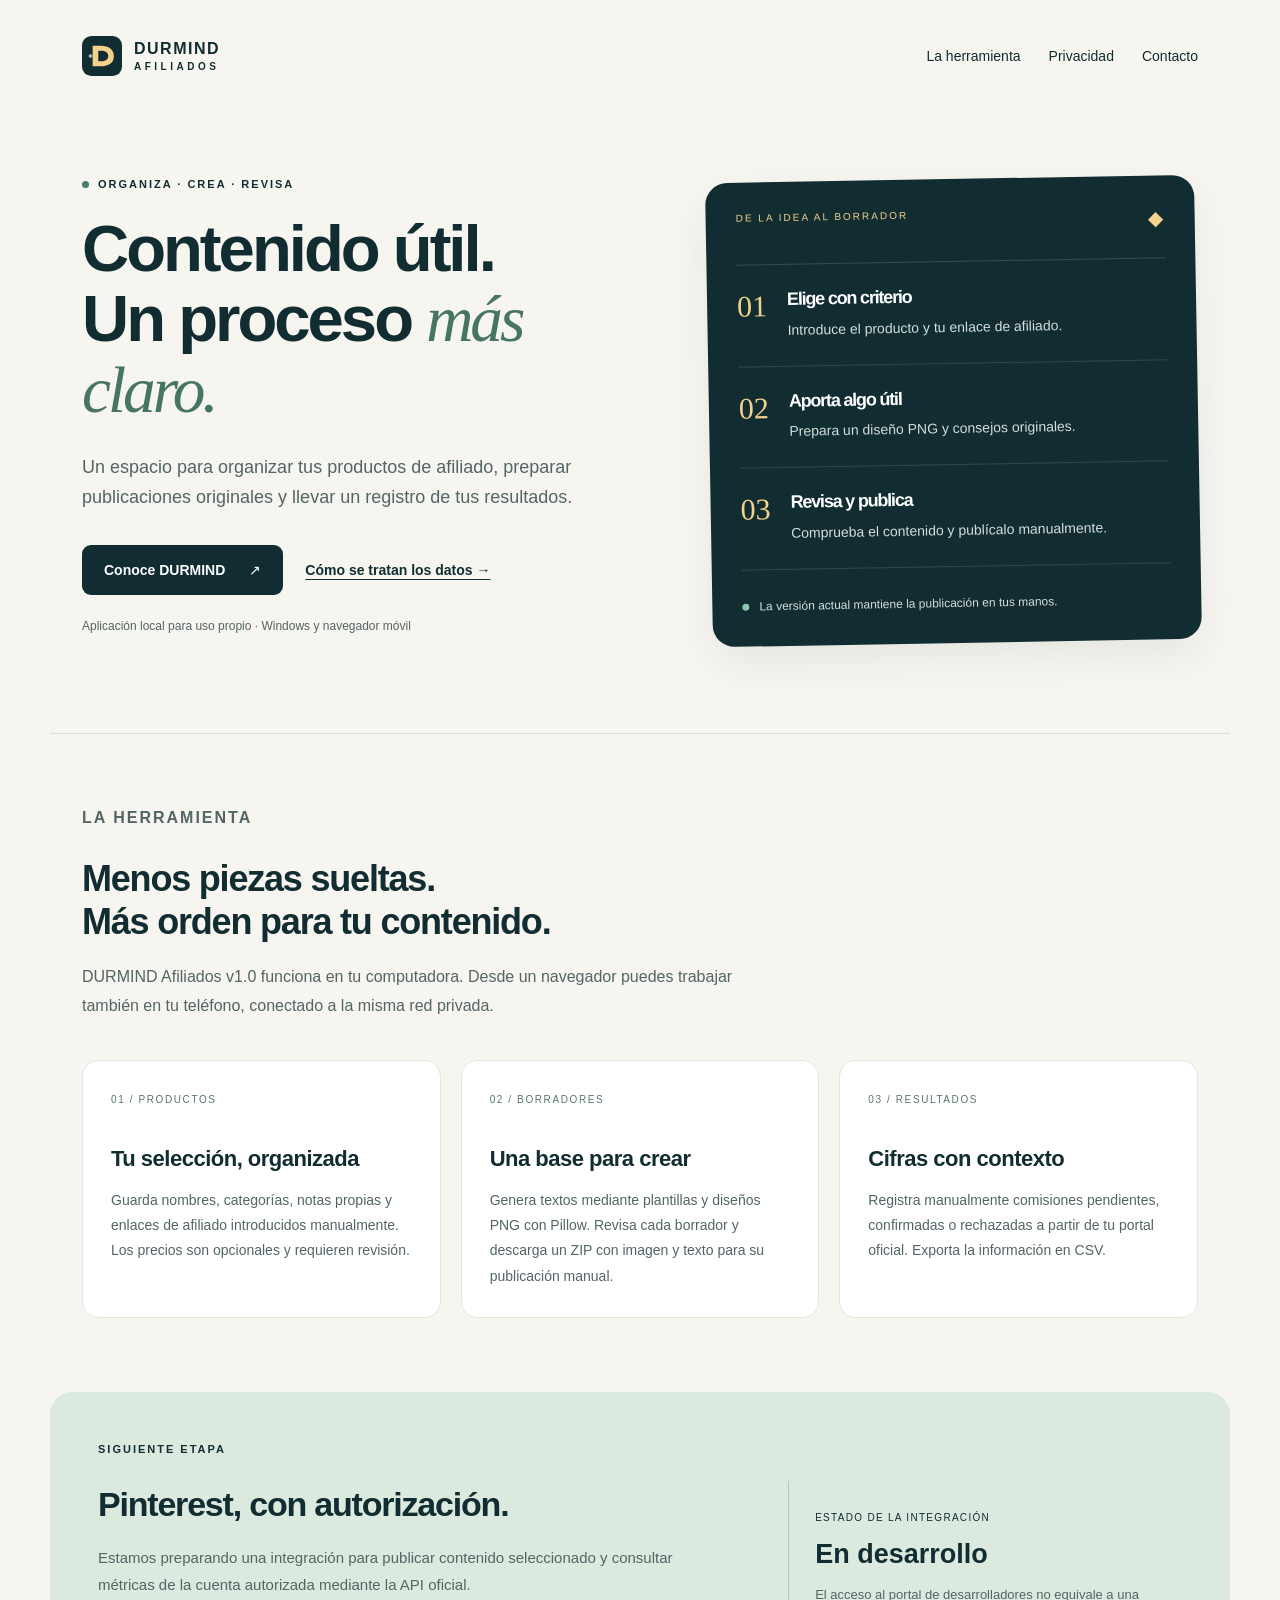
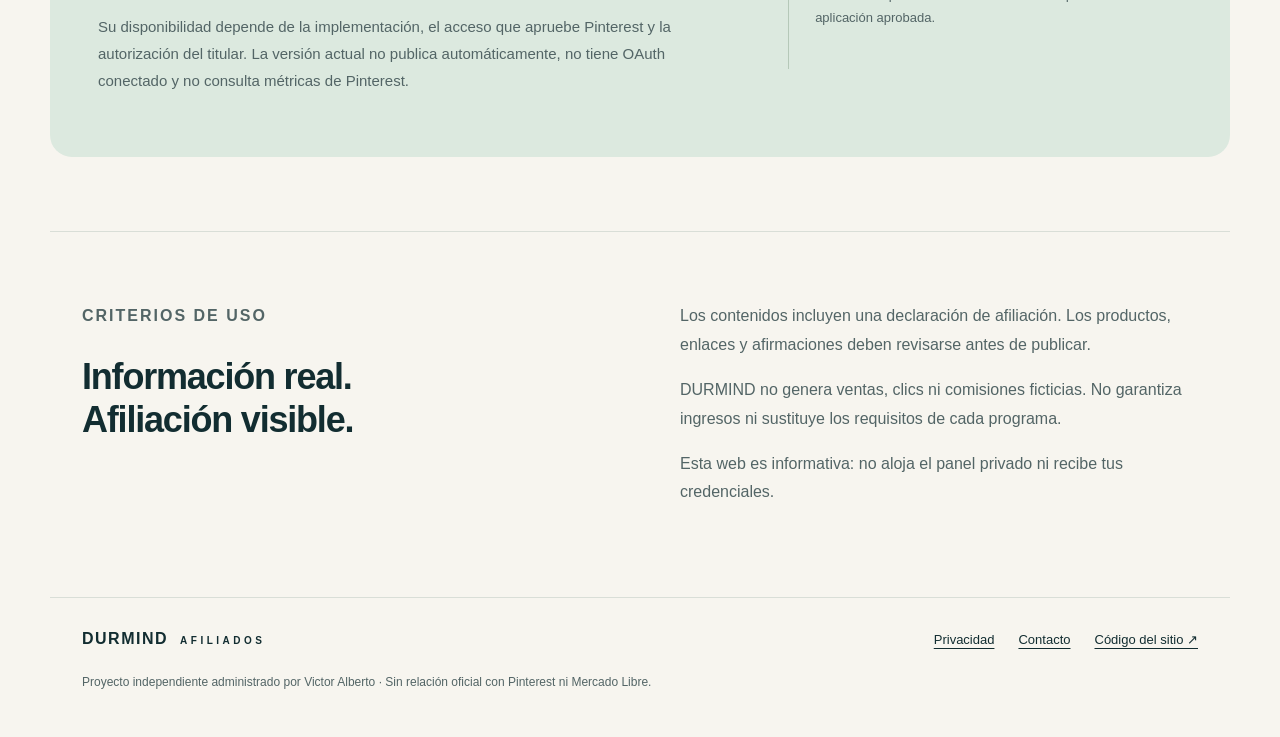
==== index.html @ 6e8932eb "Publish DURMIND information, privacy and contact site" ====
<!doctype html>
<html lang="es">
<head>
  <meta charset="utf-8">
  <meta name="viewport" content="width=device-width, initial-scale=1">
  <meta name="description" content="DURMIND Afiliados: herramienta local para organizar productos, preparar contenido original y registrar comisiones. Integración con Pinterest en desarrollo.">
  <meta name="theme-color" content="#122d31">
  <title>DURMIND Afiliados · Contenido con intención</title>
  <link rel="icon" href="assets/icon.svg" type="image/svg+xml">
  <link rel="stylesheet" href="assets/style.css">
</head>
<body>
  <a class="skip" href="#contenido">Ir al contenido</a>
  <header class="header wrap">
    <a class="brand" href="./" aria-label="DURMIND Afiliados, inicio"><img src="assets/icon.svg" alt="" width="40" height="40"><span>DURMIND<small>AFILIADOS</small></span></a>
    <nav aria-label="Principal"><a href="#herramienta">La herramienta</a><a href="privacidad.html">Privacidad</a><a href="contacto.html">Contacto</a></nav>
  </header>
  <main id="contenido">
    <section class="hero wrap">
      <div>
        <p class="eyebrow"><span class="dot"></span> ORGANIZA · CREA · REVISA</p>
        <h1>Contenido útil.<br>Un proceso <em>más claro.</em></h1>
        <p class="intro">Un espacio para organizar tus productos de afiliado, preparar publicaciones originales y llevar un registro de tus resultados.</p>
        <div class="actions"><a class="button" href="#herramienta">Conoce DURMIND <span aria-hidden="true">↗</span></a><a class="text-link" href="privacidad.html">Cómo se tratan los datos →</a></div>
        <p class="hero-note">Aplicación local para uso propio · Windows y navegador móvil</p>
      </div>
      <aside class="process" aria-label="Flujo editorial de la aplicación">
        <div class="process-top"><span>DE LA IDEA AL BORRADOR</span><span aria-hidden="true">◆</span></div>
        <div class="step"><span class="step-no">01</span><div><h2>Elige con criterio</h2><p>Introduce el producto y tu enlace de afiliado.</p></div></div>
        <div class="step"><span class="step-no">02</span><div><h2>Aporta algo útil</h2><p>Prepara un diseño PNG y consejos originales.</p></div></div>
        <div class="step"><span class="step-no">03</span><div><h2>Revisa y publica</h2><p>Comprueba el contenido y publícalo manualmente.</p></div></div>
        <div class="process-bottom"><span class="dot"></span> La versión actual mantiene la publicación en tus manos.</div>
      </aside>
    </section>
    <section class="section wrap" id="herramienta">
      <div class="section-heading"><p class="eyebrow">LA HERRAMIENTA</p><h2>Menos piezas sueltas.<br>Más orden para tu contenido.</h2><p>DURMIND Afiliados v1.0 funciona en tu computadora. Desde un navegador puedes trabajar también en tu teléfono, conectado a la misma red privada.</p></div>
      <div class="cards">
        <article class="card"><span class="card-index">01 / PRODUCTOS</span><h3>Tu selección, organizada</h3><p>Guarda nombres, categorías, notas propias y enlaces de afiliado introducidos manualmente. Los precios son opcionales y requieren revisión.</p></article>
        <article class="card"><span class="card-index">02 / BORRADORES</span><h3>Una base para crear</h3><p>Genera textos mediante plantillas y diseños PNG con Pillow. Revisa cada borrador y descarga un ZIP con imagen y texto para su publicación manual.</p></article>
        <article class="card"><span class="card-index">03 / RESULTADOS</span><h3>Cifras con contexto</h3><p>Registra manualmente comisiones pendientes, confirmadas o rechazadas a partir de tu portal oficial. Exporta la información en CSV.</p></article>
      </div>
    </section>
    <section class="integration wrap" aria-labelledby="pinterest-title">
      <div><p class="eyebrow">SIGUIENTE ETAPA</p><h2 id="pinterest-title">Pinterest, con autorización.</h2><p>Estamos preparando una integración para publicar contenido seleccionado y consultar métricas de la cuenta autorizada mediante la API oficial.</p><p>Su disponibilidad depende de la implementación, el acceso que apruebe Pinterest y la autorización del titular. La versión actual no publica automáticamente, no tiene OAuth conectado y no consulta métricas de Pinterest.</p></div>
      <div class="status"><span class="label">ESTADO DE LA INTEGRACIÓN</span><strong>En desarrollo</strong><p>El acceso al portal de desarrolladores no equivale a una aplicación aprobada.</p></div>
    </section>
    <section class="section wrap principles"><div><p class="eyebrow">CRITERIOS DE USO</p><h2>Información real.<br>Afiliación visible.</h2></div><div><p>Los contenidos incluyen una declaración de afiliación. Los productos, enlaces y afirmaciones deben revisarse antes de publicar.</p><p>DURMIND no genera ventas, clics ni comisiones ficticias. No garantiza ingresos ni sustituye los requisitos de cada programa.</p><p>Esta web es informativa: no aloja el panel privado ni recibe tus credenciales.</p></div></section>
  </main>
  <footer class="footer wrap"><div class="footer-row"><a class="brand" href="./">DURMIND <small>AFILIADOS</small></a><div><a href="privacidad.html">Privacidad</a><a href="contacto.html">Contacto</a><a href="https://github.com/vicozero/durmind-afiliados-web" rel="noopener noreferrer">Código del sitio ↗</a></div></div><p>Proyecto independiente administrado por Victor Alberto · Sin relación oficial con Pinterest ni Mercado Libre.</p></footer>
</body>
</html>
---- assets/style.css ----
@charset "UTF-8";
:root{--ink:#122d31;--paper:#f7f5ef;--muted:#536566;--green:#dce9df;--gold:#f2d28d;--line:#d9ded7;--white:#fff;--radius:22px;font-family:Segoe UI,Arial,sans-serif;color:var(--ink);background:var(--paper);font-synthesis:none;scroll-behavior:smooth}*{box-sizing:border-box}body{margin:0}a{color:inherit;text-underline-offset:4px}a:hover{text-decoration:underline}a:focus-visible{outline:3px solid #a66a00;outline-offset:5px;border-radius:3px}.wrap{max-width:1180px;margin-inline:auto;padding-inline:32px}.skip{position:absolute;top:-80px;left:16px;background:var(--white);padding:12px;z-index:10}.skip:focus{top:12px}.header{display:flex;justify-content:space-between;align-items:center;gap:24px;min-height:112px}.brand{display:flex;align-items:center;gap:12px;font-weight:800;letter-spacing:1.5px;text-decoration:none}.brand small{display:block;font-size:10px;letter-spacing:3.5px;margin-top:3px;font-weight:600}.header nav{display:flex;flex-wrap:wrap;gap:28px;font-size:14px}.header nav a{text-decoration:none}.header nav a:hover,.header nav a[aria-current]{text-decoration:underline}.hero{display:grid;grid-template-columns:1.15fr 1fr;align-items:center;gap:64px;padding-top:66px;padding-bottom:88px}.eyebrow{font-size:11px;letter-spacing:2px;font-weight:750;display:flex;align-items:center;gap:9px;margin:0 0 24px}.dot{display:inline-block;width:7px;height:7px;border-radius:50%;background:#458369;flex:none}h1{font-size:clamp(42px,5.1vw,66px);letter-spacing:-3px;line-height:1.07;margin:0 0 26px;font-weight:650}h1 em{font-family:Georgia,serif;font-weight:400;color:#477563}.intro{font-size:18px;line-height:1.7;color:var(--muted);max-width:600px}.actions{display:flex;align-items:center;flex-wrap:wrap;gap:22px;margin-top:32px}.button{display:inline-flex;align-items:center;justify-content:space-between;gap:24px;padding:16px 22px;border-radius:9px;background:var(--ink);color:white;font-size:14px;font-weight:650;text-decoration:none;min-height:50px}.button:hover{background:#24494c;text-decoration:none}.text-link{font-size:14px;font-weight:600}.hero-note{font-size:12px;color:var(--muted);margin-top:24px}.process{background:var(--ink);border-radius:var(--radius);padding:30px;color:var(--white);transform:rotate(-1deg);box-shadow:0 16px 40px #122d3112}.process-top{display:flex;justify-content:space-between;gap:16px;color:var(--gold);font-size:10px;letter-spacing:2px;padding-bottom:28px;border-bottom:1px solid #ffffff25}.process-top span:last-child{font-size:20px}.step{display:flex;gap:20px;align-items:flex-start;padding-block:24px;border-bottom:1px solid #ffffff20}.step-no{font-family:Georgia,serif;font-size:30px;color:var(--gold);line-height:1.1}.step h2{font-size:18px;font-weight:600;margin:0 0 8px}.step p{font-size:14px;color:#d1dedb;margin:0;line-height:1.65}.process-bottom{font-size:12px;color:#d1dedb;display:flex;align-items:center;gap:10px;margin-top:26px;line-height:1.7}.process-bottom .dot{background:#8dc7ae}.section{padding-top:70px;padding-bottom:74px;border-top:1px solid var(--line);scroll-margin-top:22px}.section-heading{max-width:670px;margin-bottom:40px}h2{font-size:36px;letter-spacing:-1.2px;line-height:1.2;margin:0 0 20px;font-weight:650}.section p,.integration p{font-size:16px;line-height:1.8;color:var(--muted)}.cards{display:grid;grid-template-columns:repeat(3,1fr);gap:20px}.card{background:#fff;border:1px solid #e5e7df;border-radius:16px;padding:28px}.card-index{font-size:10px;letter-spacing:1.6px;color:#57766a}.card h3{font-size:22px;line-height:1.3;font-weight:600;margin:38px 0 12px;letter-spacing:-.5px}.card p{font-size:14px;margin-bottom:0}.integration{background:var(--green);border-radius:var(--radius);padding:48px;display:grid;grid-template-columns:1.6fr 1fr;gap:60px;align-items:center}.integration .eyebrow{font-size:11px;color:var(--ink)}.integration p{font-size:15px}.integration h2{font-size:34px}.status{padding:26px;border-left:1px solid #b5c8b8}.label{font-size:10px;letter-spacing:1.3px}.status strong{display:block;margin-top:14px;font-size:27px;font-weight:600}.status p{font-size:13px}.principles{display:grid;grid-template-columns:1fr 1fr;gap:80px;margin-top:74px}.principles p:first-child{margin-top:0}.footer{padding-top:32px;padding-bottom:32px;border-top:1px solid var(--line)}.footer-row{display:flex;align-items:center;justify-content:space-between;gap:24px}.footer-row>div{display:flex;flex-wrap:wrap;gap:24px;font-size:13px}.footer>p{font-size:12px;color:var(--muted);line-height:1.7;margin-top:24px}.document{max-width:850px;padding-top:60px;padding-bottom:80px}.document h1{font-size:clamp(36px,6vw,54px);letter-spacing:-2px}.document h2{font-size:24px;letter-spacing:-.5px;margin:40px 0 14px}.document p{font-size:16px;line-height:1.85;color:var(--muted)}.document .intro{font-size:19px}.document .updated{font-size:13px;margin-bottom:44px}.document .eyebrow{font-size:11px;color:var(--ink);line-height:1.5}.document .button{margin-top:12px}img{max-width:100%}@media(max-width:800px){.header{min-height:100px;align-items:flex-start;padding-top:26px;padding-bottom:26px}.header nav{gap:12px 20px;justify-content:flex-end;font-size:13px}.hero{grid-template-columns:1fr;gap:40px;padding-top:38px;padding-bottom:56px}.hero h1{max-width:620px}.process{transform:none;max-width:600px}.cards{grid-template-columns:1fr}.card h3{margin-top:22px}.integration{grid-template-columns:1fr;gap:20px;margin-inline:24px;padding:30px}.status{border-left:0;border-top:1px solid #b5c8b8;padding:24px 0 0}.principles{grid-template-columns:1fr;gap:10px;margin-top:50px}.footer-row{align-items:flex-start;flex-direction:column}.section{padding-top:48px;padding-bottom:48px}}@media(max-width:480px){.wrap{padding-inline:22px}.header{flex-direction:column;gap:20px}.header nav{justify-content:flex-start}.hero{padding-top:28px}.hero h1{font-size:43px;letter-spacing:-2px}.intro{font-size:17px}.process{padding:24px}.section h2,.integration h2{font-size:29px}.integration{margin-inline:14px;padding:28px 22px}.footer-row>div{gap:18px}.document{padding-top:34px}.document h1{font-size:39px}.document h2{font-size:23px}}@media(prefers-reduced-motion:reduce){:root{scroll-behavior:auto}}
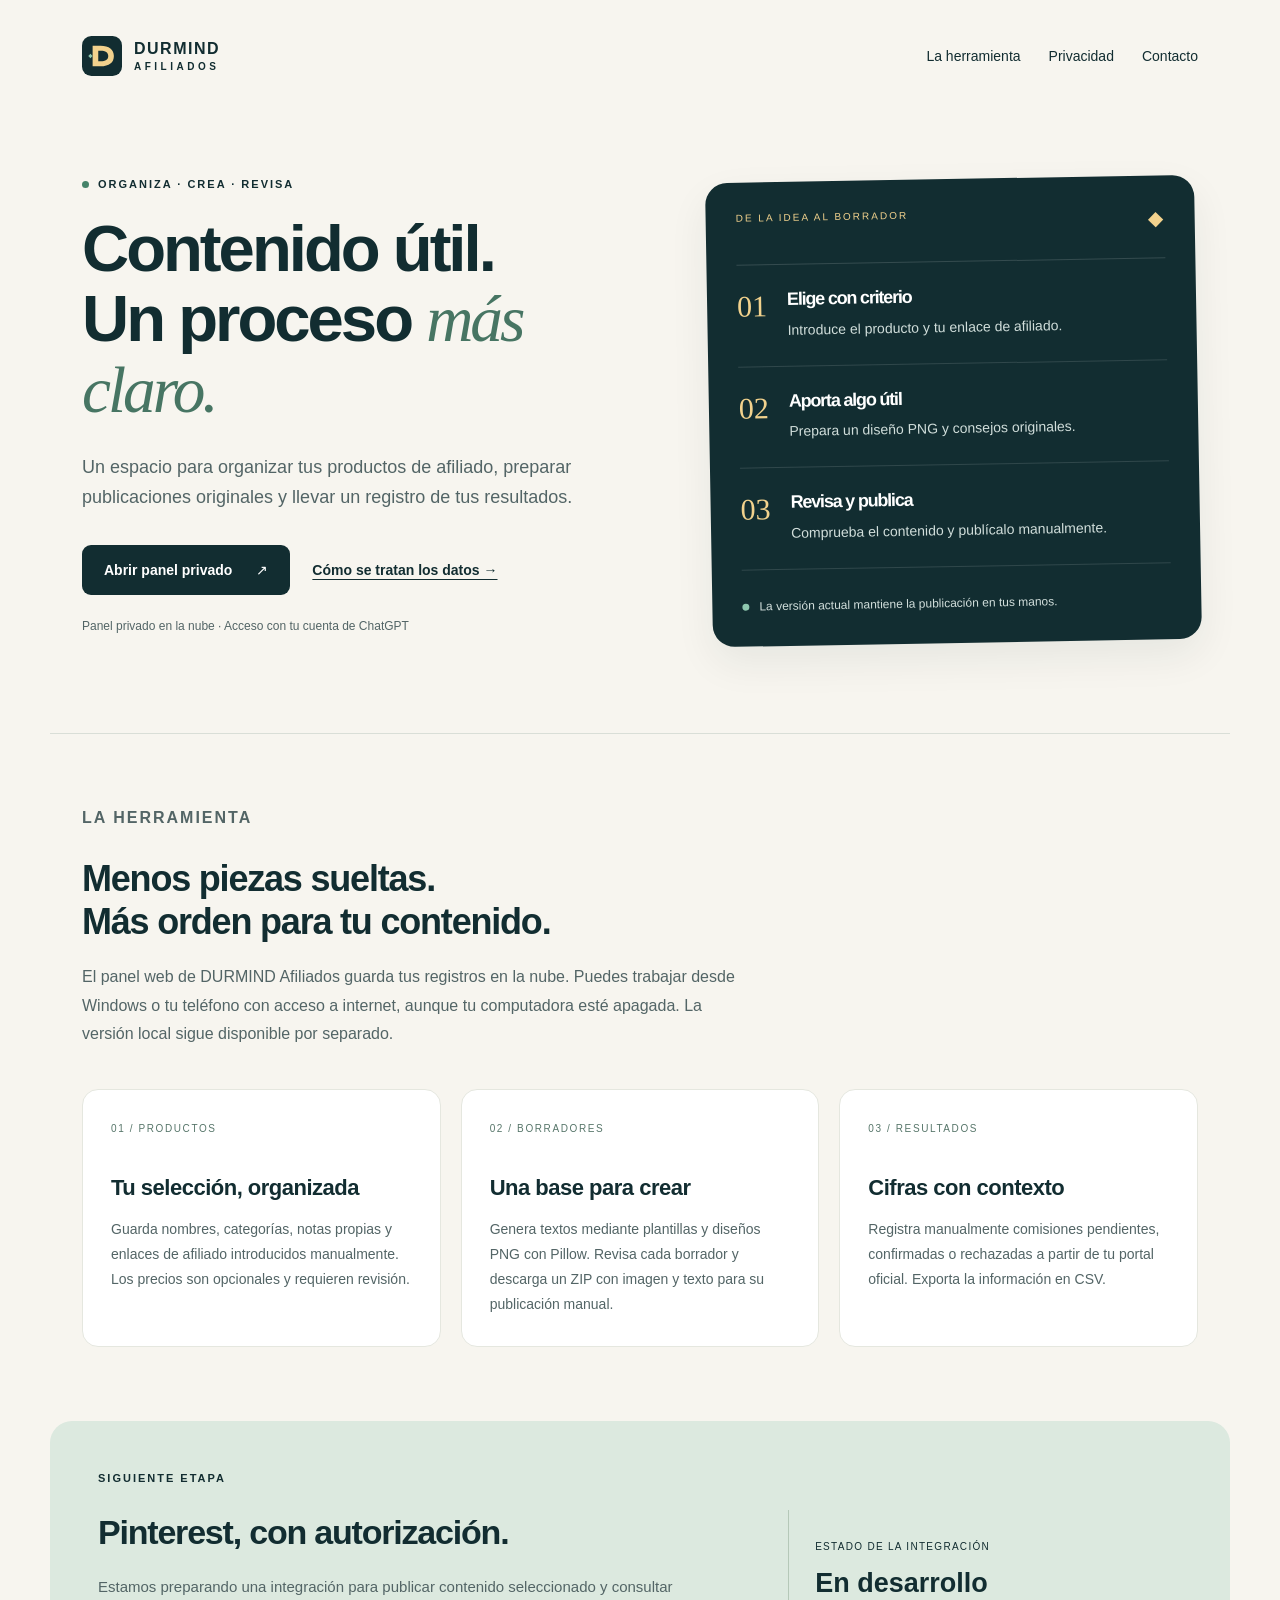
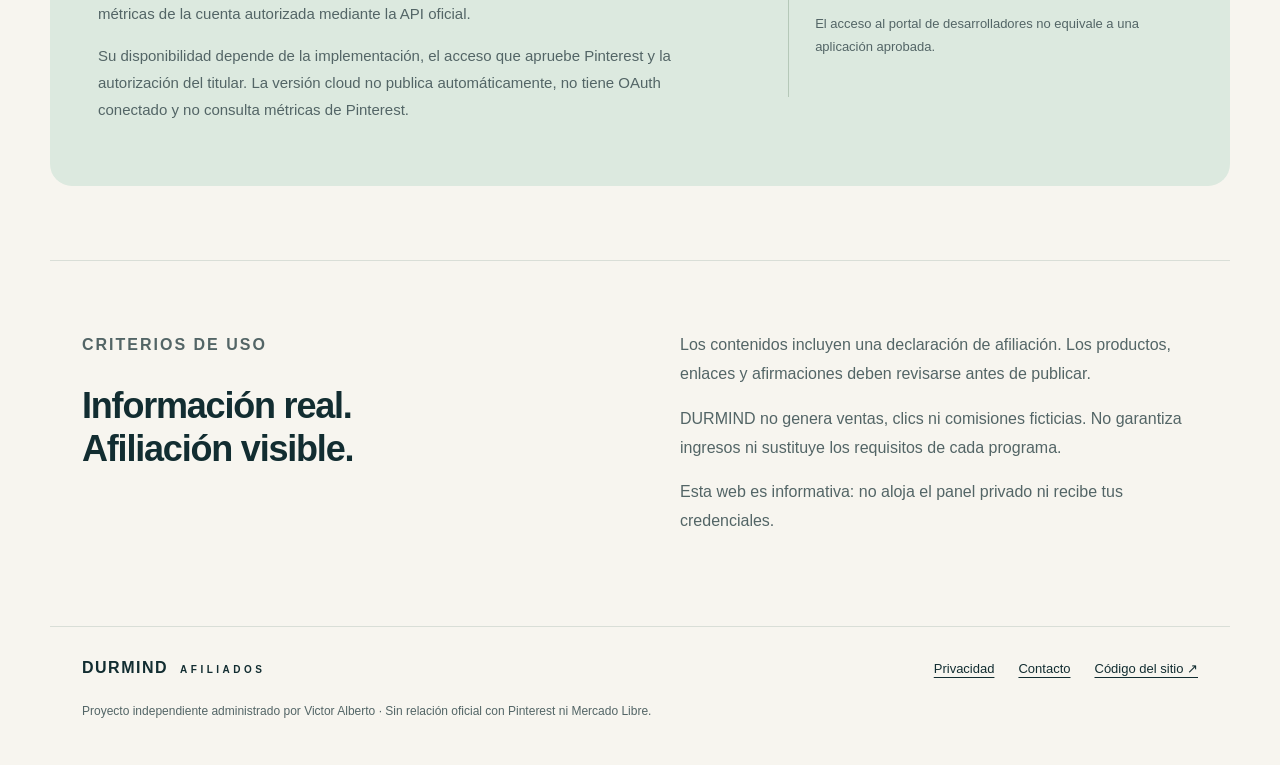
==== commit cad3af42: "Link the deployed private cloud panel" ====
--- a/index.html
+++ b/index.html
@@ -21,8 +21,8 @@
         <p class="eyebrow"><span class="dot"></span> ORGANIZA · CREA · REVISA</p>
         <h1>Contenido útil.<br>Un proceso <em>más claro.</em></h1>
         <p class="intro">Un espacio para organizar tus productos de afiliado, preparar publicaciones originales y llevar un registro de tus resultados.</p>
-        <div class="actions"><a class="button" href="#herramienta">Conoce DURMIND <span aria-hidden="true">↗</span></a><a class="text-link" href="privacidad.html">Cómo se tratan los datos →</a></div>
-        <p class="hero-note">Aplicación local para uso propio · Windows y navegador móvil</p>
+        <div class="actions"><a class="button" href="https://durmind-afiliados-panel.vicozero559.chatgpt.site">Abrir panel privado <span aria-hidden="true">↗</span></a><a class="text-link" href="privacidad.html">Cómo se tratan los datos →</a></div>
+        <p class="hero-note">Panel privado en la nube · Acceso con tu cuenta de ChatGPT</p>
       </div>
       <aside class="process" aria-label="Flujo editorial de la aplicación">
         <div class="process-top"><span>DE LA IDEA AL BORRADOR</span><span aria-hidden="true">◆</span></div>
@@ -33,7 +33,7 @@
       </aside>
     </section>
     <section class="section wrap" id="herramienta">
-      <div class="section-heading"><p class="eyebrow">LA HERRAMIENTA</p><h2>Menos piezas sueltas.<br>Más orden para tu contenido.</h2><p>DURMIND Afiliados v1.0 funciona en tu computadora. Desde un navegador puedes trabajar también en tu teléfono, conectado a la misma red privada.</p></div>
+      <div class="section-heading"><p class="eyebrow">LA HERRAMIENTA</p><h2>Menos piezas sueltas.<br>Más orden para tu contenido.</h2><p>El panel web de DURMIND Afiliados guarda tus registros en la nube. Puedes trabajar desde Windows o tu teléfono con acceso a internet, aunque tu computadora esté apagada. La versión local sigue disponible por separado.</p></div>
       <div class="cards">
         <article class="card"><span class="card-index">01 / PRODUCTOS</span><h3>Tu selección, organizada</h3><p>Guarda nombres, categorías, notas propias y enlaces de afiliado introducidos manualmente. Los precios son opcionales y requieren revisión.</p></article>
         <article class="card"><span class="card-index">02 / BORRADORES</span><h3>Una base para crear</h3><p>Genera textos mediante plantillas y diseños PNG con Pillow. Revisa cada borrador y descarga un ZIP con imagen y texto para su publicación manual.</p></article>
@@ -41,7 +41,7 @@
       </div>
     </section>
     <section class="integration wrap" aria-labelledby="pinterest-title">
-      <div><p class="eyebrow">SIGUIENTE ETAPA</p><h2 id="pinterest-title">Pinterest, con autorización.</h2><p>Estamos preparando una integración para publicar contenido seleccionado y consultar métricas de la cuenta autorizada mediante la API oficial.</p><p>Su disponibilidad depende de la implementación, el acceso que apruebe Pinterest y la autorización del titular. La versión actual no publica automáticamente, no tiene OAuth conectado y no consulta métricas de Pinterest.</p></div>
+      <div><p class="eyebrow">SIGUIENTE ETAPA</p><h2 id="pinterest-title">Pinterest, con autorización.</h2><p>Estamos preparando una integración para publicar contenido seleccionado y consultar métricas de la cuenta autorizada mediante la API oficial.</p><p>Su disponibilidad depende de la implementación, el acceso que apruebe Pinterest y la autorización del titular. La versión cloud no publica automáticamente, no tiene OAuth conectado y no consulta métricas de Pinterest.</p></div>
       <div class="status"><span class="label">ESTADO DE LA INTEGRACIÓN</span><strong>En desarrollo</strong><p>El acceso al portal de desarrolladores no equivale a una aplicación aprobada.</p></div>
     </section>
     <section class="section wrap principles"><div><p class="eyebrow">CRITERIOS DE USO</p><h2>Información real.<br>Afiliación visible.</h2></div><div><p>Los contenidos incluyen una declaración de afiliación. Los productos, enlaces y afirmaciones deben revisarse antes de publicar.</p><p>DURMIND no genera ventas, clics ni comisiones ficticias. No garantiza ingresos ni sustituye los requisitos de cada programa.</p><p>Esta web es informativa: no aloja el panel privado ni recibe tus credenciales.</p></div></section>
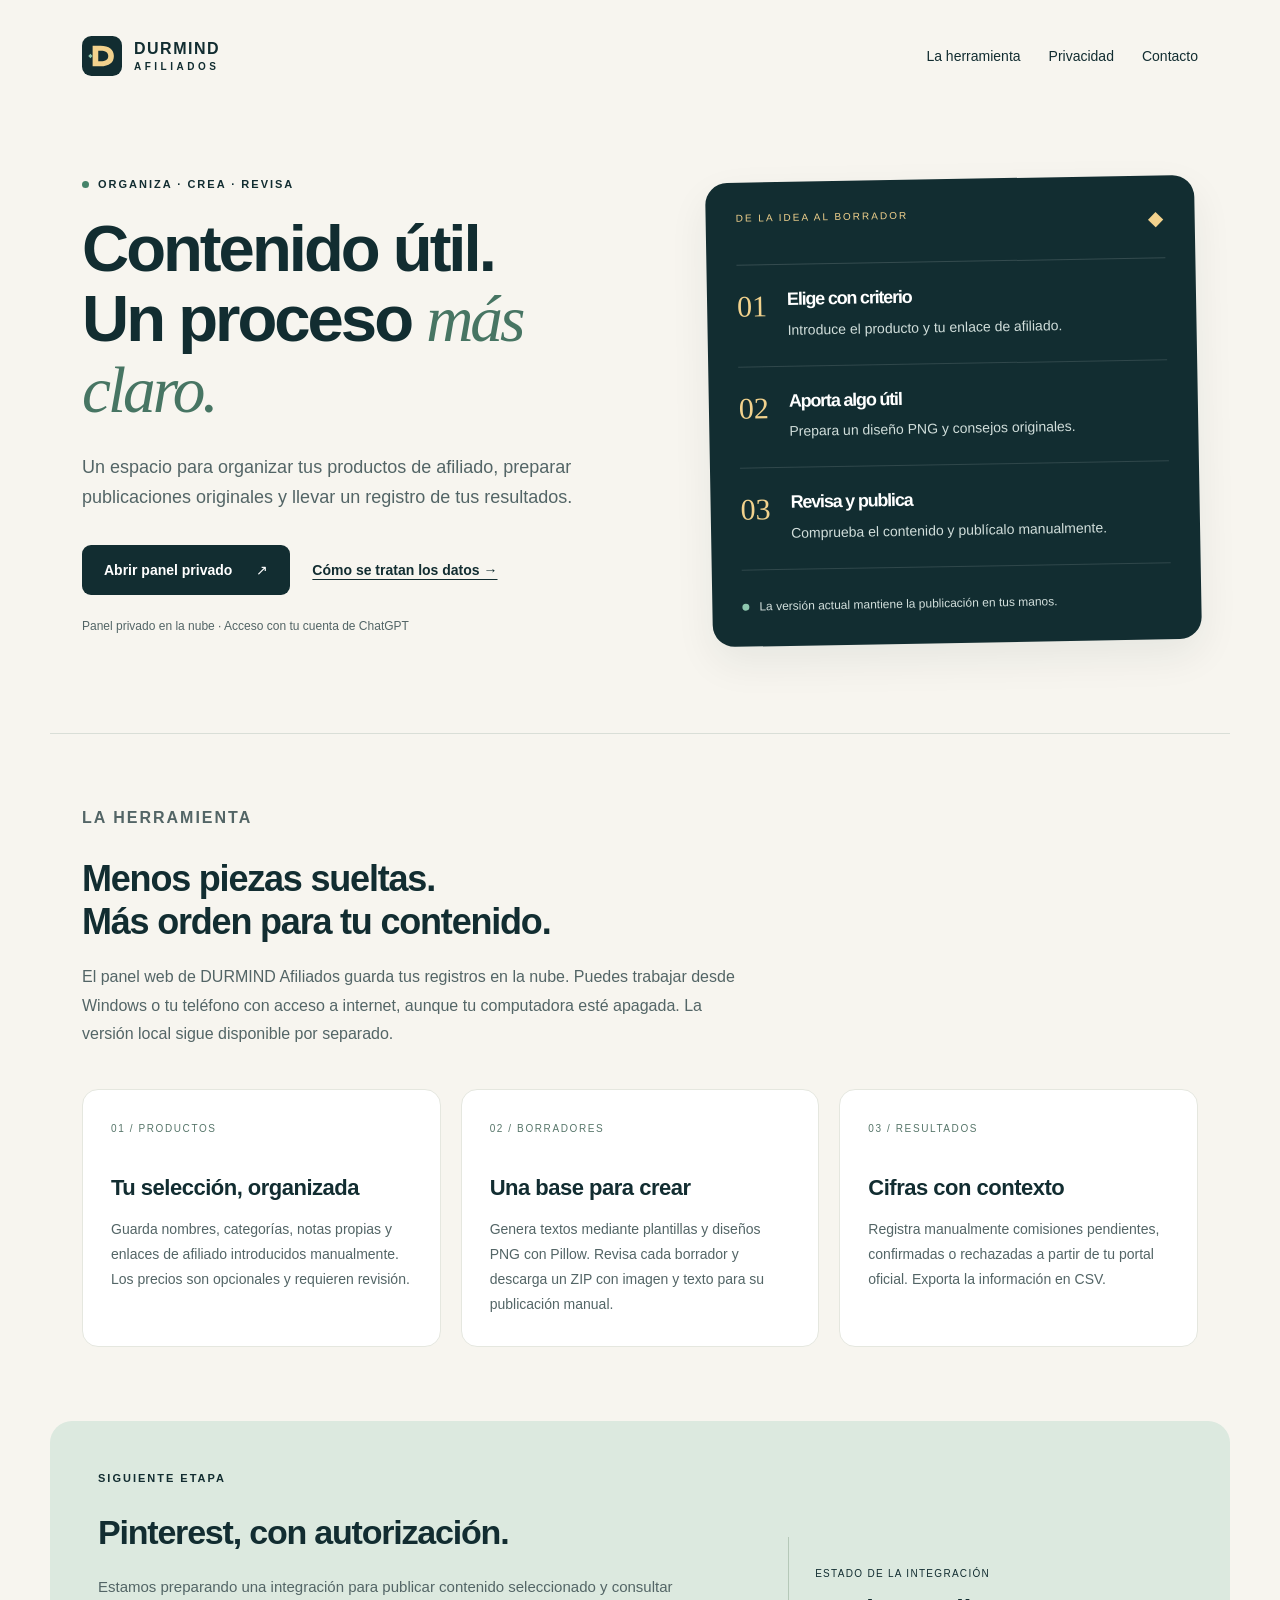
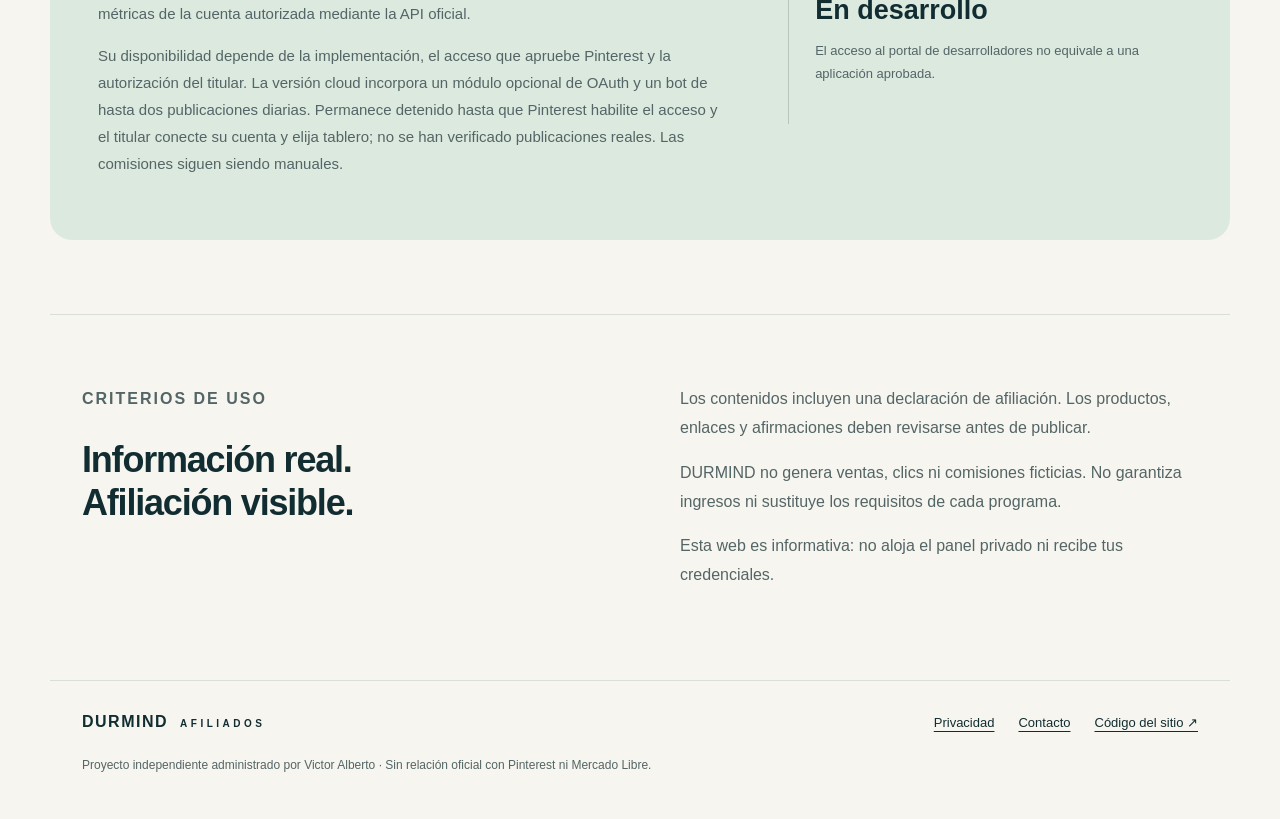
==== commit 85e853b5: "Describe optional cloud Pinterest bot, encrypted credentials and consent" ====
--- a/index.html
+++ b/index.html
@@ -41,7 +41,7 @@
       </div>
     </section>
     <section class="integration wrap" aria-labelledby="pinterest-title">
-      <div><p class="eyebrow">SIGUIENTE ETAPA</p><h2 id="pinterest-title">Pinterest, con autorización.</h2><p>Estamos preparando una integración para publicar contenido seleccionado y consultar métricas de la cuenta autorizada mediante la API oficial.</p><p>Su disponibilidad depende de la implementación, el acceso que apruebe Pinterest y la autorización del titular. La versión cloud no publica automáticamente, no tiene OAuth conectado y no consulta métricas de Pinterest.</p></div>
+      <div><p class="eyebrow">SIGUIENTE ETAPA</p><h2 id="pinterest-title">Pinterest, con autorización.</h2><p>Estamos preparando una integración para publicar contenido seleccionado y consultar métricas de la cuenta autorizada mediante la API oficial.</p><p>Su disponibilidad depende de la implementación, el acceso que apruebe Pinterest y la autorización del titular. La versión cloud incorpora un módulo opcional de OAuth y un bot de hasta dos publicaciones diarias. Permanece detenido hasta que Pinterest habilite el acceso y el titular conecte su cuenta y elija tablero; no se han verificado publicaciones reales. Las comisiones siguen siendo manuales.</p></div>
       <div class="status"><span class="label">ESTADO DE LA INTEGRACIÓN</span><strong>En desarrollo</strong><p>El acceso al portal de desarrolladores no equivale a una aplicación aprobada.</p></div>
     </section>
     <section class="section wrap principles"><div><p class="eyebrow">CRITERIOS DE USO</p><h2>Información real.<br>Afiliación visible.</h2></div><div><p>Los contenidos incluyen una declaración de afiliación. Los productos, enlaces y afirmaciones deben revisarse antes de publicar.</p><p>DURMIND no genera ventas, clics ni comisiones ficticias. No garantiza ingresos ni sustituye los requisitos de cada programa.</p><p>Esta web es informativa: no aloja el panel privado ni recibe tus credenciales.</p></div></section>
